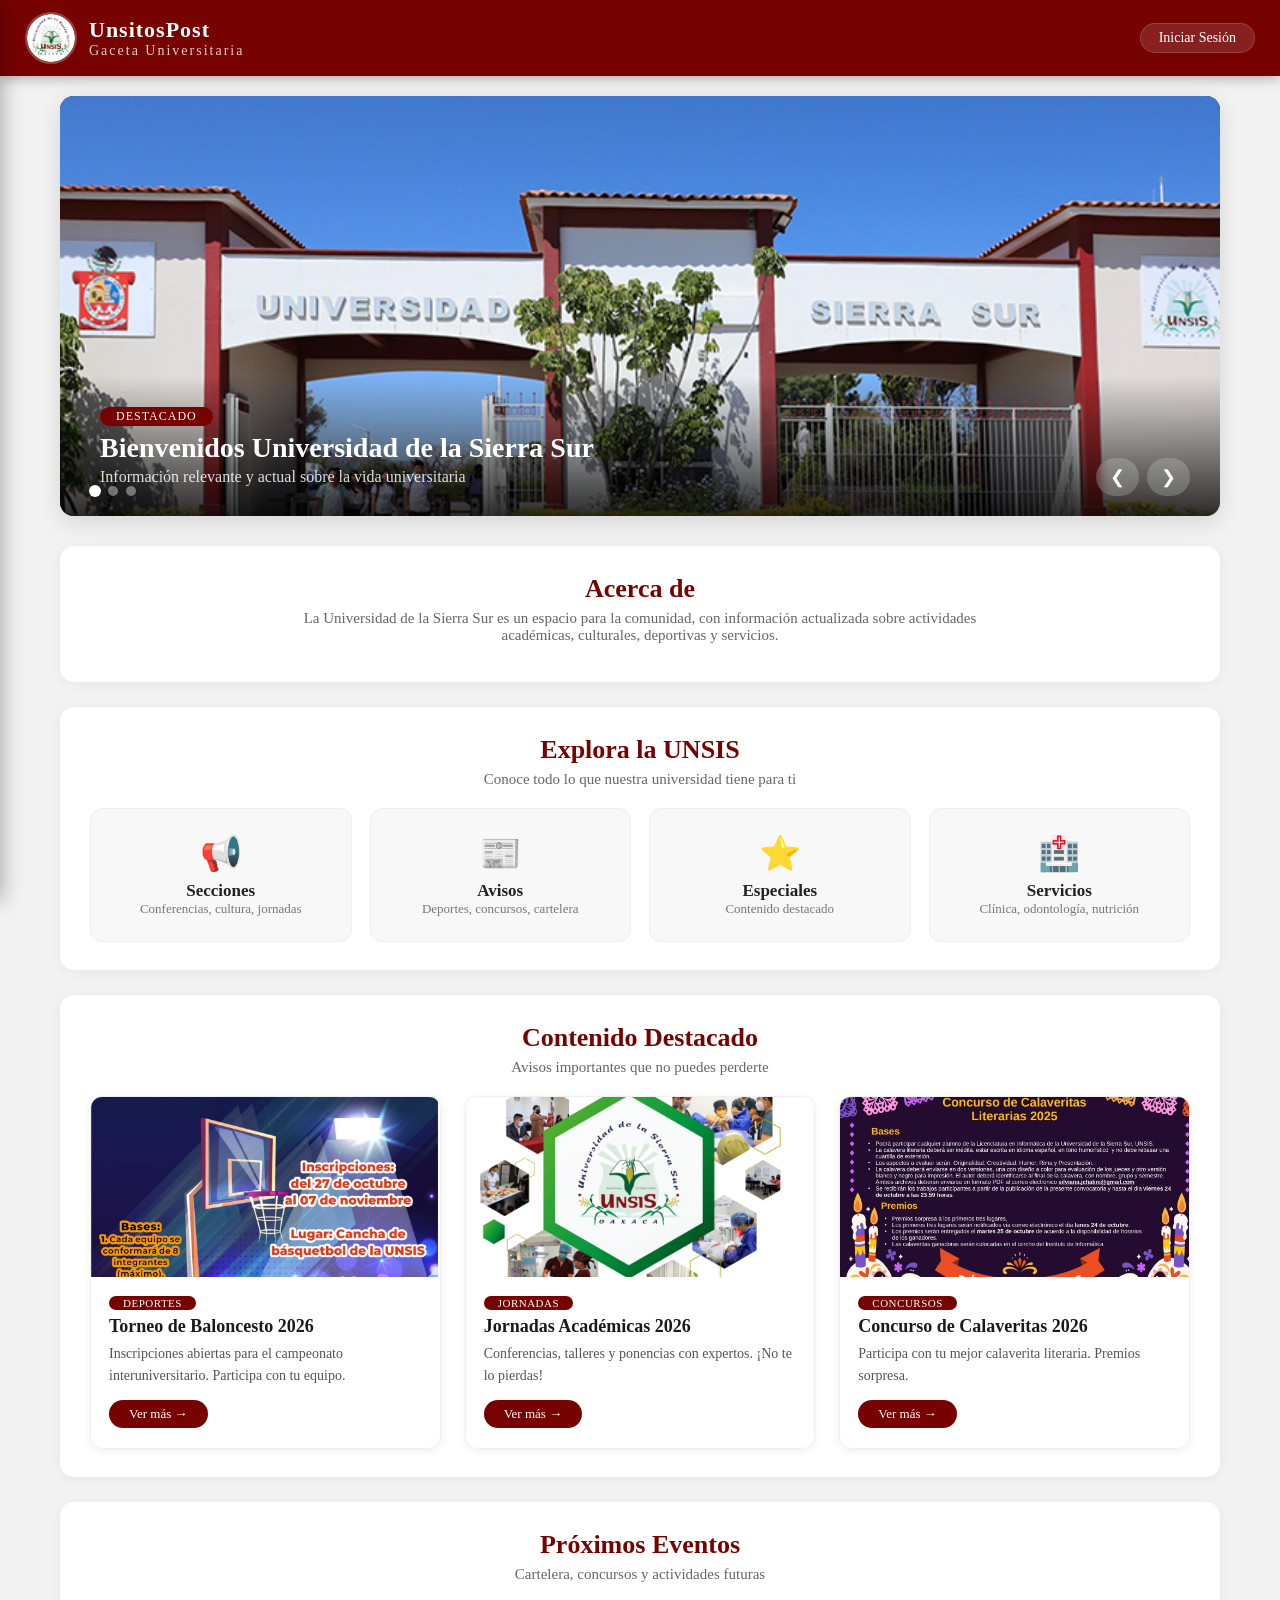
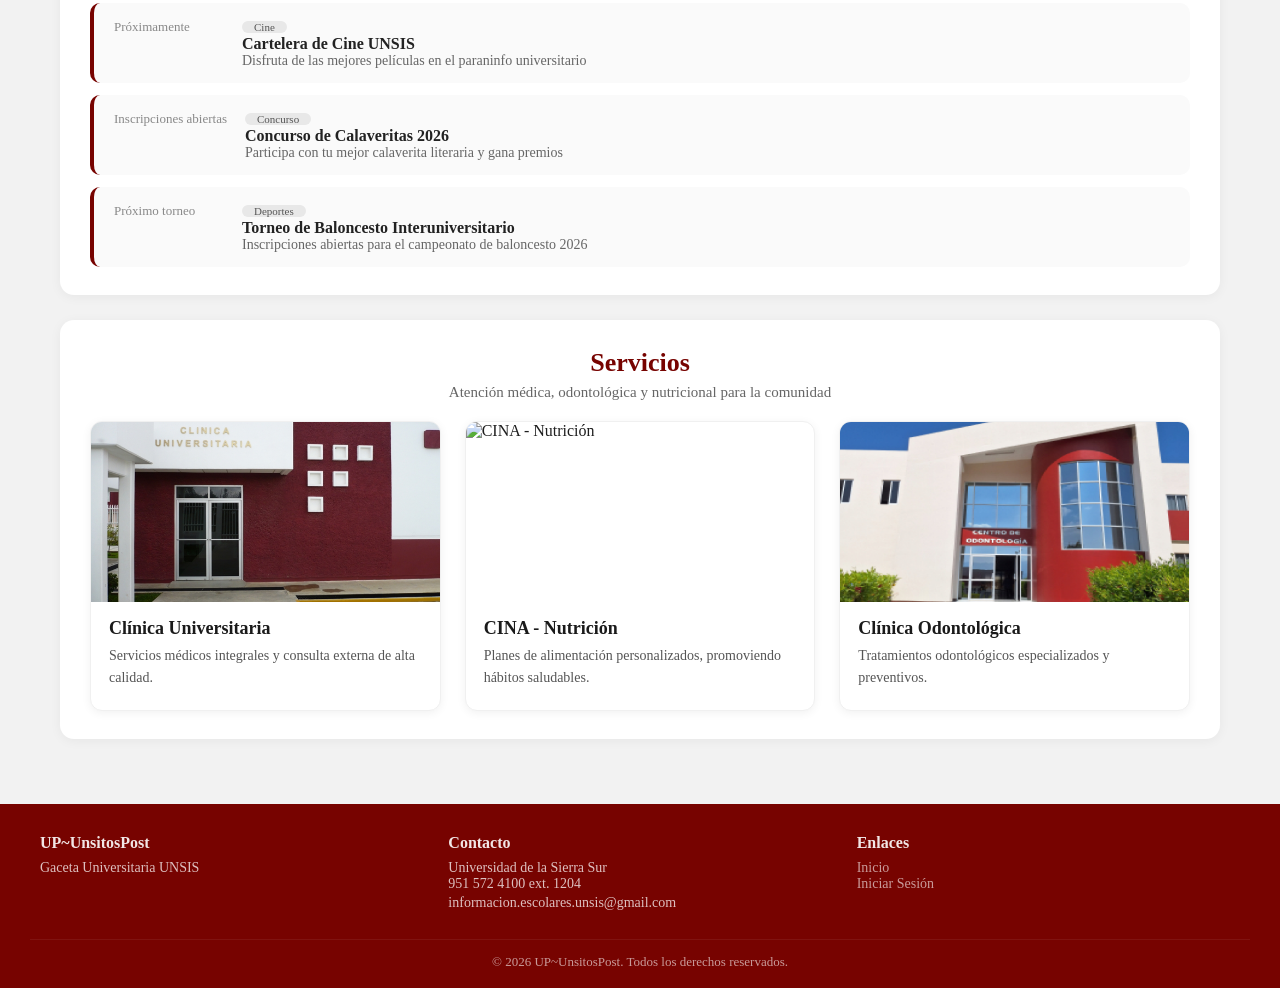
==== index.html @ c8974772 "Primer commit" ====
<!DOCTYPE html>
<html lang="es">
<head>
    <meta charset="UTF-8" />
    <meta name="viewport" content="width=device-width, initial-scale=1.0"/>
    <title>UP - UnsitosPost | Gaceta Universitaria</title>
    <link rel="stylesheet" href="styles.css">
</head>
<body>

<!-- ===== HEADER ===== -->
<header class="header">
    <div style="display:flex; align-items:center; gap:12px;">
        <button class="menu-hamburguesa" id="abrirMenu" aria-label="Menú">☰</button>
        <a href="index.html" class="logo">
            <img src="imagenes/logoUNSIS.png" alt="UP">
            <div>UnsitosPost <span>Gaceta Universitaria</span></div>
        </a>
    </div>
    <div class="header-actions">
        <a href="#" class="boton-login" id="loginBtn">Iniciar Sesión</a>
        <span id="userBadge" style="color:#fff;display:none;"></span>
        <button id="logoutBtn" class="boton-login" style="display:none;background:#5a0200;">Cerrar</button>
    </div>
</header>

<!-- ===== MENÚ LATERAL ===== -->
<div class="overlay" id="overlayMenu"></div>
<nav class="menu-lateral" id="menuLateral">
    <button class="cerrar-menu" id="cerrarMenu">✕</button>
    <a href="index.html">Inicio</a>
    <a href="#secciones">Secciones</a>
    <a href="#noticias">Noticias</a>
    <a href="#eventos">Eventos</a>
    <a href="#servicios">Servicios</a>
    <a href="secciones/jornadas.html">Jornadas</a>
    <a href="secciones/concursos.html">Concursos</a>
    <a href="secciones/previaDeportes.html">Deportes</a>
    <a href="#" id="adminLink" style="display:none;">Panel Admin</a>
</nav>

<!-- ===== CONTENIDO PRINCIPAL ===== -->
<div class="main-container">

    <!-- ===== (CARRUSEL) ===== -->
    <section class="hero">
        <div class="hero-slides" id="heroSlides">
            <!-- Slide 1 -->
            <div class="hero-slide">
                <img src="imagenes/portico.png" alt="Bienvenidos">
                <div class="hero-overlay">
                    <span class="tag">Destacado</span>
                    <h2>Bienvenidos Universidad de la Sierra Sur</h2>
                    <p>Información relevante y actual sobre la vida universitaria</p>
                </div>
            </div>
            <!-- Slide 2 -->
            <div class="hero-slide">
                <img src="imagenes/basquet.png" alt="Torneo de Baloncesto">
                <div class="hero-overlay">
                    <span class="tag">Deportes</span>
                    <h2>Torneo de Baloncesto 2026</h2>
                    <p>Inscripciones abiertas para el campeonato interuniversitario</p>
                </div>
            </div>
            <!-- Slide 3 -->
            <div class="hero-slide">
                <img src="imagenes/conferencias.png" alt="Ciclo de Conferencias">
                <div class="hero-overlay">
                    <span class="tag">Académico</span>
                    <h2>Ciclo de Conferencias 2026</h2>
                    <p>Ponencias de expertos en diversas áreas del conocimiento</p>
                </div>
            </div>
        </div>
        <div class="hero-dots" id="heroDots">
            <span class="hero-dot activo" data-index="0"></span>
            <span class="hero-dot" data-index="1"></span>
            <span class="hero-dot" data-index="2"></span>
        </div>
        <div class="hero-controles">
            <button id="heroPrev">❮</button>
            <button id="heroNext">❯</button>
        </div>
    </section>

    <!-- ===== ACERCA ===== -->
    <section class="seccion">
        <h2 class="seccion-titulo">Acerca de</h2>
        <p class="seccion-subtitulo" style="max-width:700px;margin:0 auto 10px;">
            La Universidad  de la Sierra Sur es un espacio para la comunidad, con información actualizada sobre actividades académicas, culturales, deportivas y servicios.
        </p>
    </section>

    <!-- ===== SECCIONES ===== -->
    <section class="seccion" id="secciones">
        <h2 class="seccion-titulo">Explora la UNSIS</h2>
        <p class="seccion-subtitulo">Conoce todo lo que nuestra universidad tiene para ti</p>
        <div class="grid-categorias">
            <div class="categoria-card">
                <div class="icono">📢</div>
                <h3>Secciones</h3>
                <p>Conferencias, cultura, jornadas</p>
            </div>
            <div class="categoria-card">
                <div class="icono">📰</div>
                <h3>Avisos</h3>
                <p>Deportes, concursos, cartelera</p>
            </div>
            <div class="categoria-card">
                <div class="icono">⭐</div>
                <h3>Especiales</h3>
                <p>Contenido destacado</p>
            </div>
            <div class="categoria-card">
                <div class="icono">🏥</div>
                <h3>Servicios</h3>
                <p>Clínica, odontología, nutrición</p>
            </div>
        </div>
    </section>

    <!-- ===== NOTICIAS DESTACADAS ===== -->
    <section class="seccion" id="noticias">
        <h2 class="seccion-titulo">Contenido Destacado</h2>
        <p class="seccion-subtitulo">Avisos importantes que no puedes perderte</p>
        <div class="grid-noticias">
            <!-- Noticia 1 -->
            <div class="noticia-card">
                <img src="imagenes/basquet.jpg" alt="Torneo de Baloncesto">
                <div class="cuerpo">
                    <span class="etiqueta">Deportes</span>
                    <h3>Torneo de Baloncesto 2026</h3>
                    <p>Inscripciones abiertas para el campeonato interuniversitario. Participa con tu equipo.</p>
                    <a href="secciones/previaDeportes.html" class="boton-leer">Ver más →</a>
                </div>
            </div>
            <!-- Noticia 2 -->
            <div class="noticia-card">
                <img src="imagenes/Jornadas.png" alt="Jornadas Académicas">
                <div class="cuerpo">
                    <span class="etiqueta">Jornadas</span>
                    <h3>Jornadas Académicas 2026</h3>
                    <p>Conferencias, talleres y ponencias con expertos. ¡No te lo pierdas!</p>
                    <a href="secciones/jornadas.html" class="boton-leer">Ver más →</a>
                </div>
            </div>
            <!-- Noticia 3 -->
            <div class="noticia-card">
                <img src="imagenes/calaveritas.jpg" alt="Concurso de Calaveritas">
                <div class="cuerpo">
                    <span class="etiqueta">Concursos</span>
                    <h3>Concurso de Calaveritas 2026</h3>
                    <p>Participa con tu mejor calaverita literaria. Premios sorpresa.</p>
                    <a href="secciones/concursos.html" class="boton-leer">Ver más →</a>
                </div>
            </div>
        </div>
    </section>

    <!-- ===== EVENTOS ===== -->
    <section class="seccion" id="eventos">
        <h2 class="seccion-titulo">Próximos Eventos</h2>
        <p class="seccion-subtitulo">Cartelera, concursos y actividades futuras</p>
        <div class="timeline">
            <div class="timeline-item">
                <div class="fecha">Próximamente</div>
                <div class="contenido">
                    <span class="badge">Cine</span>
                    <h4>Cartelera de Cine UNSIS</h4>
                    <p>Disfruta de las mejores películas en el paraninfo universitario</p>
                </div>
            </div>
            <div class="timeline-item">
                <div class="fecha">Inscripciones abiertas</div>
                <div class="contenido">
                    <span class="badge">Concurso</span>
                    <h4>Concurso de Calaveritas 2026</h4>
                    <p>Participa con tu mejor calaverita literaria y gana premios</p>
                </div>
            </div>
            <div class="timeline-item">
                <div class="fecha">Próximo torneo</div>
                <div class="contenido">
                    <span class="badge">Deportes</span>
                    <h4>Torneo de Baloncesto Interuniversitario</h4>
                    <p>Inscripciones abiertas para el campeonato de baloncesto 2026</p>
                </div>
            </div>
        </div>
    </section>

    <!-- ===== SERVICIOS ===== -->
    <section class="seccion" id="servicios">
        <h2 class="seccion-titulo">Servicios</h2>
        <p class="seccion-subtitulo">Atención médica, odontológica y nutricional para la comunidad</p>
        <div class="grid-noticias">
            <div class="noticia-card">
                <img src="imagenes/ClinicaUniversitaria.jpg" alt="Clínica Universitaria">
                <div class="cuerpo">
                    <h3>Clínica Universitaria</h3>
                    <p>Servicios médicos integrales y consulta externa de alta calidad.</p>
                </div>
            </div>
            <div class="noticia-card">
                <img src="imagenes/cina.jpg" alt="CINA - Nutrición">
                <div class="cuerpo">
                    <h3>CINA - Nutrición</h3>
                    <p>Planes de alimentación personalizados, promoviendo hábitos saludables.</p>
                </div>
            </div>
            <div class="noticia-card">
                <img src="imagenes/ClinicaOdontologica.png" alt="Clínica Odontológica">
                <div class="cuerpo">
                    <h3>Clínica Odontológica</h3>
                    <p>Tratamientos odontológicos especializados y preventivos.</p>
                </div>
            </div>
        </div>
    </section>

    <!-- ===== PANEL DE ADMIN (oculto por defecto) ===== -->
    <section class="admin-panel oculto" id="adminPanel">
        <h2> Panel de Administración</h2>
        <p>Aquí puedes editar el contenido. Los cambios se guardan en el navegador.</p>
        <div id="adminMensaje"></div>

        <label>Módulo a editar</label>
        <select id="moduloSelect">
            <option value="hero">Hero (Carrusel)</option>
            <option value="noticias">Noticias</option>
            <option value="eventos">Eventos</option>
            <option value="servicios">Servicios</option>
        </select>
        <div id="formAdmin"></div>
    </section>
</div>

<!-- ===== FOOTER ===== -->
<footer class="footer">
    <div class="footer-inner">
        <div>
            <h4>UP~UnsitosPost</h4>
            <p>Gaceta Universitaria UNSIS</p>
        </div>
        <div>
            <h4>Contacto</h4>
            <p>Universidad de la Sierra Sur</p>
            <ul>
                <li>951 572 4100 ext. 1204</li>
                <li>informacion.escolares.unsis@gmail.com</li>
            </ul>
        </div>
        <div>
            <h4>Enlaces</h4>
            <p><a href="index.html" style="opacity:0.8;">Inicio</a></p>
            <p><a href="#" id="loginFooter" style="opacity:0.8;">Iniciar Sesión</a></p>
        </div>
    </div>
    <div class="footer-bottom">© 2026 UP~UnsitosPost. Todos los derechos reservados.</div>
</footer>

<script src="script.js"></script>

</body>
</html>
---- styles.css ----
/* ===== RESET Y BASE ===== */
        * {
            margin: 0;
            padding: 0;
            box-sizing: border-box;
        }
        body {
            font-family: 'Georgia', 'Times New Roman', serif;
            background: #f2f2f2;
            color: #1e1e1e;
            display: flex;
            flex-direction: column;
            min-height: 100vh;
        }
        a {
            text-decoration: none;
            color: inherit;
        }
        img {
            max-width: 100%;
            display: block;
        }

        /* ===== HEADER ===== */
        .header {
            background: #770300;
            padding: 12px 25px;
            display: flex;
            align-items: center;
            justify-content: space-between;
            position: sticky;
            top: 0;
            z-index: 1000;
            box-shadow: 0 2px 12px rgba(0,0,0,0.3);
            flex-wrap: wrap;
            gap: 10px;
        }
        .logo {
            display: flex;
            align-items: center;
            gap: 12px;
            color: #fff;
            font-weight: bold;
            font-size: 22px;
            letter-spacing: 1px;
        }
        .logo img {
            height: 52px;
            width: 52px;
            border-radius: 50%;
            border: 2px solid rgba(255,255,255,0.25);
        }
        .logo span {
            font-size: 14px;
            font-weight: normal;
            opacity: 0.8;
            display: block;
            letter-spacing: 2px;
        }
        .header-actions {
            display: flex;
            align-items: center;
            gap: 12px;
        }
        .header-actions .boton-login {
            background: rgba(255,255,255,0.12);
            color: #fff;
            padding: 6px 18px;
            border-radius: 30px;
            font-size: 14px;
            border: 1px solid rgba(255,255,255,0.15);
            transition: 0.2s;
        }
        .header-actions .boton-login:hover {
            background: rgba(255,255,255,0.25);
        }
        .menu-hamburguesa {
            background: none;
            border: none;
            color: #fff;
            font-size: 28px;
            cursor: pointer;
            display: none;
        }

        /* ===== MENÚ LATERAL ===== */
        .menu-lateral {
            position: fixed;
            top: 0;
            left: 0;
            width: 240px;
            height: 100%;
            background: #770300;
            transform: translateX(-100%);
            transition: transform 0.3s ease;
            z-index: 2000;
            padding-top: 70px;
            box-shadow: 2px 0 20px rgba(0,0,0,0.3);
        }
        .menu-lateral.abierto {
            transform: translateX(0);
        }
        .menu-lateral a {
            display: block;
            color: #fff;
            padding: 14px 24px;
            border-bottom: 1px solid rgba(255,255,255,0.06);
            font-size: 16px;
            transition: 0.2s;
        }
        .menu-lateral a:hover {
            background: rgba(255,255,255,0.10);
            padding-left: 30px;
        }
        .menu-lateral .cerrar-menu {
            position: absolute;
            top: 12px;
            right: 18px;
            color: #fff;
            font-size: 28px;
            cursor: pointer;
            background: none;
            border: none;
        }
        .overlay {
            position: fixed;
            top: 0;
            left: 0;
            width: 100%;
            height: 100%;
            background: rgba(0,0,0,0.5);
            z-index: 1500;
            display: none;
        }
        .overlay.activo {
            display: block;
        }

        /* ===== CONTENEDOR PRINCIPAL ===== */
        .main-container {
            max-width: 1200px;
            width: 100%;
            margin: 20px auto;
            padding: 0 20px;
            flex: 1;
        }

        /* ===== HERO ===== */
        .hero {
            position: relative;
            border-radius: 14px;
            overflow: hidden;
            margin-bottom: 30px;
            background: #1a1a1a;
            box-shadow: 0 6px 24px rgba(0,0,0,0.12);
        }
        .hero-slides {
            display: flex;
            transition: transform 0.6s ease;
        }
        .hero-slide {
            min-width: 100%;
            position: relative;
            height: 420px;
        }
        .hero-slide img {
            width: 100%;
            height: 100%;
            object-fit: cover;
        }
        .hero-overlay {
            position: absolute;
            bottom: 0;
            left: 0;
            right: 0;
            padding: 30px 40px;
            background: linear-gradient(transparent, rgba(0,0,0,0.8));
            color: #fff;
        }
        .hero-overlay .tag {
            display: inline-block;
            background: #770300;
            padding: 2px 16px;
            border-radius: 30px;
            font-size: 12px;
            letter-spacing: 1px;
            text-transform: uppercase;
            margin-bottom: 6px;
        }
        .hero-overlay h2 {
            font-size: 28px;
            font-weight: 700;
            margin-bottom: 4px;
        }
        .hero-overlay p {
            opacity: 0.85;
            font-size: 16px;
        }
        .hero-controles {
            position: absolute;
            bottom: 20px;
            right: 30px;
            display: flex;
            gap: 8px;
            z-index: 10;
        }
        .hero-controles button {
            background: rgba(255,255,255,0.2);
            border: none;
            color: #fff;
            padding: 8px 14px;
            border-radius: 30px;
            font-size: 18px;
            cursor: pointer;
            backdrop-filter: blur(4px);
            transition: 0.2s;
        }
        .hero-controles button:hover {
            background: rgba(255,255,255,0.35);
        }
        .hero-dots {
            position: absolute;
            bottom: 20px;
            left: 30px;
            display: flex;
            gap: 8px;
            z-index: 10;
        }
        .hero-dot {
            width: 10px;
            height: 10px;
            border-radius: 50%;
            background: rgba(255,255,255,0.4);
            cursor: pointer;
            transition: 0.2s;
        }
        .hero-dot.activo {
            background: #fff;
            transform: scale(1.2);
        }


        
        /* ===== SECCIÓN ===== */
        .seccion {
            background: #fff;
            border-radius: 14px;
            padding: 28px 30px;
            margin-bottom: 25px;
            box-shadow: 0 2px 12px rgba(0,0,0,0.05);
        }
        .seccion-titulo {
            color: #770300;
            font-size: 26px;
            text-align: center;
            margin-bottom: 6px;
        }
        .seccion-subtitulo {
            text-align: center;
            color: #666;
            margin-bottom: 20px;
            font-size: 15px;
        }

        /* ===== GRID CATEGORÍAS ===== */
        .grid-categorias {
            display: grid;
            grid-template-columns: repeat(auto-fit, minmax(180px, 1fr));
            gap: 18px;
            margin-top: 10px;
        }
        .categoria-card {
            background: #f8f8f8;
            padding: 24px 14px;
            border-radius: 12px;
            text-align: center;
            cursor: pointer;
            transition: 0.25s;
            border: 1px solid #eee;
        }
        .categoria-card:hover {
            transform: translateY(-4px);
            box-shadow: 0 8px 24px rgba(119,3,0,0.10);
            border-color: #770300;
        }
        .categoria-card .icono {
            font-size: 34px;
            margin-bottom: 8px;
        }
        .categoria-card h3 {
            font-size: 17px;
            color: #222;
        }
        .categoria-card p {
            color: #777;
            font-size: 13px;
        }

        /* ===== TARJETAS DE NOTICIAS ===== */
        .grid-noticias {
            display: grid;
            grid-template-columns: repeat(auto-fill, minmax(280px, 1fr));
            gap: 24px;
        }
        .noticia-card {
            background: #fff;
            border-radius: 12px;
            overflow: hidden;
            box-shadow: 0 2px 10px rgba(0,0,0,0.06);
            border: 1px solid #f0f0f0;
            transition: 0.25s;
        }
        .noticia-card:hover {
            transform: translateY(-5px);
            box-shadow: 0 10px 30px rgba(0,0,0,0.10);
            border-color: #770300;
        }
        .noticia-card img {
            width: 100%;
            height: 180px;
            object-fit: cover;
        }
        .noticia-card .cuerpo {
            padding: 16px 18px 20px;
        }
        .noticia-card .etiqueta {
            display: inline-block;
            background: #770300;
            color: #fff;
            padding: 1px 14px;
            border-radius: 30px;
            font-size: 11px;
            letter-spacing: 0.5px;
            text-transform: uppercase;
            margin-bottom: 6px;
        }
        .noticia-card h3 {
            font-size: 18px;
            margin-bottom: 6px;
            color: #1a1a1a;
        }
        .noticia-card p {
            color: #555;
            font-size: 14px;
            line-height: 1.6;
        }
        .noticia-card .boton-leer {
            display: inline-block;
            margin-top: 12px;
            background: #770300;
            color: #fff;
            padding: 6px 20px;
            border-radius: 30px;
            font-size: 13px;
            transition: 0.2s;
        }
        .noticia-card .boton-leer:hover {
            background: #5a0200;
        }

        /* ===== TIMELINE (eventos) ===== */
        .timeline {
            display: flex;
            flex-direction: column;
            gap: 12px;
        }
        .timeline-item {
            display: flex;
            gap: 18px;
            padding: 14px 20px;
            background: #fafafa;
            border-radius: 10px;
            border-left: 4px solid #770300;
            transition: 0.2s;
        }
        .timeline-item:hover {
            background: #f2f2f2;
        }
        .timeline-item .fecha {
            font-size: 13px;
            color: #888;
            min-width: 110px;
            padding-top: 2px;
        }
        .timeline-item .contenido h4 {
            font-size: 16px;
            color: #222;
        }
        .timeline-item .contenido p {
            color: #666;
            font-size: 14px;
        }
        .timeline-item .badge {
            display: inline-block;
            background: #e8e8e8;
            padding: 0 12px;
            border-radius: 30px;
            font-size: 11px;
            color: #555;
        }

        /* ===== BOTÓN ===== */
        .boton {
            display: inline-block;
            background: #770300;
            color: #fff;
            padding: 8px 22px;
            border-radius: 30px;
            border: none;
            font-size: 14px;
            cursor: pointer;
            transition: 0.2s;
            font-family: inherit;
        }
        .boton:hover {
            background: #5a0200;
            transform: translateY(-2px);
        }

        /* ===== FOOTER ===== */
        .footer {
            background: #770300;
            color: #fff;
            padding: 30px 30px 18px;
            margin-top: 20px;
        }
        .footer-inner {
            max-width: 1200px;
            margin: 0 auto;
            display: grid;
            grid-template-columns: repeat(auto-fit, minmax(180px,1fr));
            gap: 25px;
        }
        .footer-inner h4 {
            font-size: 16px;
            margin-bottom: 8px;
            opacity: 0.9;
        }
        .footer-inner p, .footer-inner li {
            font-size: 14px;
            opacity: 0.75;
            list-style: none;
        }
        .footer-inner li {
            margin-bottom: 3px;
        }
        .footer-bottom {
            text-align: center;
            margin-top: 25px;
            padding-top: 14px;
            border-top: 1px solid rgba(255,255,255,0.10);
            font-size: 13px;
            opacity: 0.6;
        }

        /* ===== RESPONSIVE ===== */
        @media (max-width: 768px) {
            .menu-hamburguesa {
                display: block;
            }
            .header-actions .boton-login {
                display: none;
            }
            .hero-slide {
                height: 260px;
            }
            .hero-overlay {
                padding: 18px 20px;
            }
            .hero-overlay h2 {
                font-size: 20px;
            }
            .hero-overlay p {
                font-size: 14px;
            }
            .seccion {
                padding: 18px 16px;
            }
            .grid-categorias {
                grid-template-columns: repeat(2, 1fr);
            }
            .timeline-item {
                flex-direction: column;
                gap: 4px;
            }
            .timeline-item .fecha {
                min-width: auto;
            }
            .footer-inner {
                text-align: center;
            }
        }
        @media (max-width: 480px) {
            .hero-slide {
                height: 200px;
            }
            .hero-overlay h2 {
                font-size: 16px;
            }
            .grid-categorias {
                grid-template-columns: 1fr 1fr;
            }
            .grid-noticias {
                grid-template-columns: 1fr;
            }
        }

        /* ===== ADMIN ===== */
        .admin-panel {
            background: #fff;
            border-radius: 14px;
            padding: 24px 28px;
            margin-top: 20px;
            box-shadow: 0 2px 12px rgba(0,0,0,0.05);
        }
        .admin-panel h2 {
            color: #770300;
            margin-bottom: 12px;
        }
        .admin-panel label {
            font-weight: 600;
            display: block;
            margin: 12px 0 4px;
        }
        .admin-panel input, .admin-panel textarea, .admin-panel select {
            width: 100%;
            padding: 10px 14px;
            border: 1px solid #ddd;
            border-radius: 8px;
            font-family: inherit;
            font-size: 14px;
            margin-bottom: 6px;
        }
        .admin-panel textarea {
            min-height: 80px;
            resize: vertical;
        }
        .admin-panel .boton {
            margin-top: 10px;
        }
        .admin-panel .preview-img {
            width: 80px;
            height: 80px;
            object-fit: cover;
            border-radius: 8px;
            border: 1px solid #eee;
            margin: 6px 0;
        }
        .admin-panel .grupo-imagenes {
            display: flex;
            gap: 10px;
            flex-wrap: wrap;
        }
        .admin-panel .grupo-imagenes input {
            width: auto;
            flex: 1;
            min-width: 120px;
        }
        .admin-panel .item-lista {
            background: #f8f8f8;
            padding: 12px 16px;
            border-radius: 8px;
            margin-bottom: 8px;
            display: flex;
            justify-content: space-between;
            align-items: center;
        }
        .admin-panel .item-lista .acciones button {
            background: none;
            border: none;
            color: #770300;
            cursor: pointer;
            font-size: 16px;
            margin-left: 8px;
        }
        .admin-panel .item-lista .acciones button:hover {
            color: #5a0200;
        }
        .oculto {
            display: none !important;
        }
        .mensaje-exito {
            background: #d4edda;
            color: #155724;
            padding: 10px 16px;
            border-radius: 8px;
            margin: 8px 0;
        }
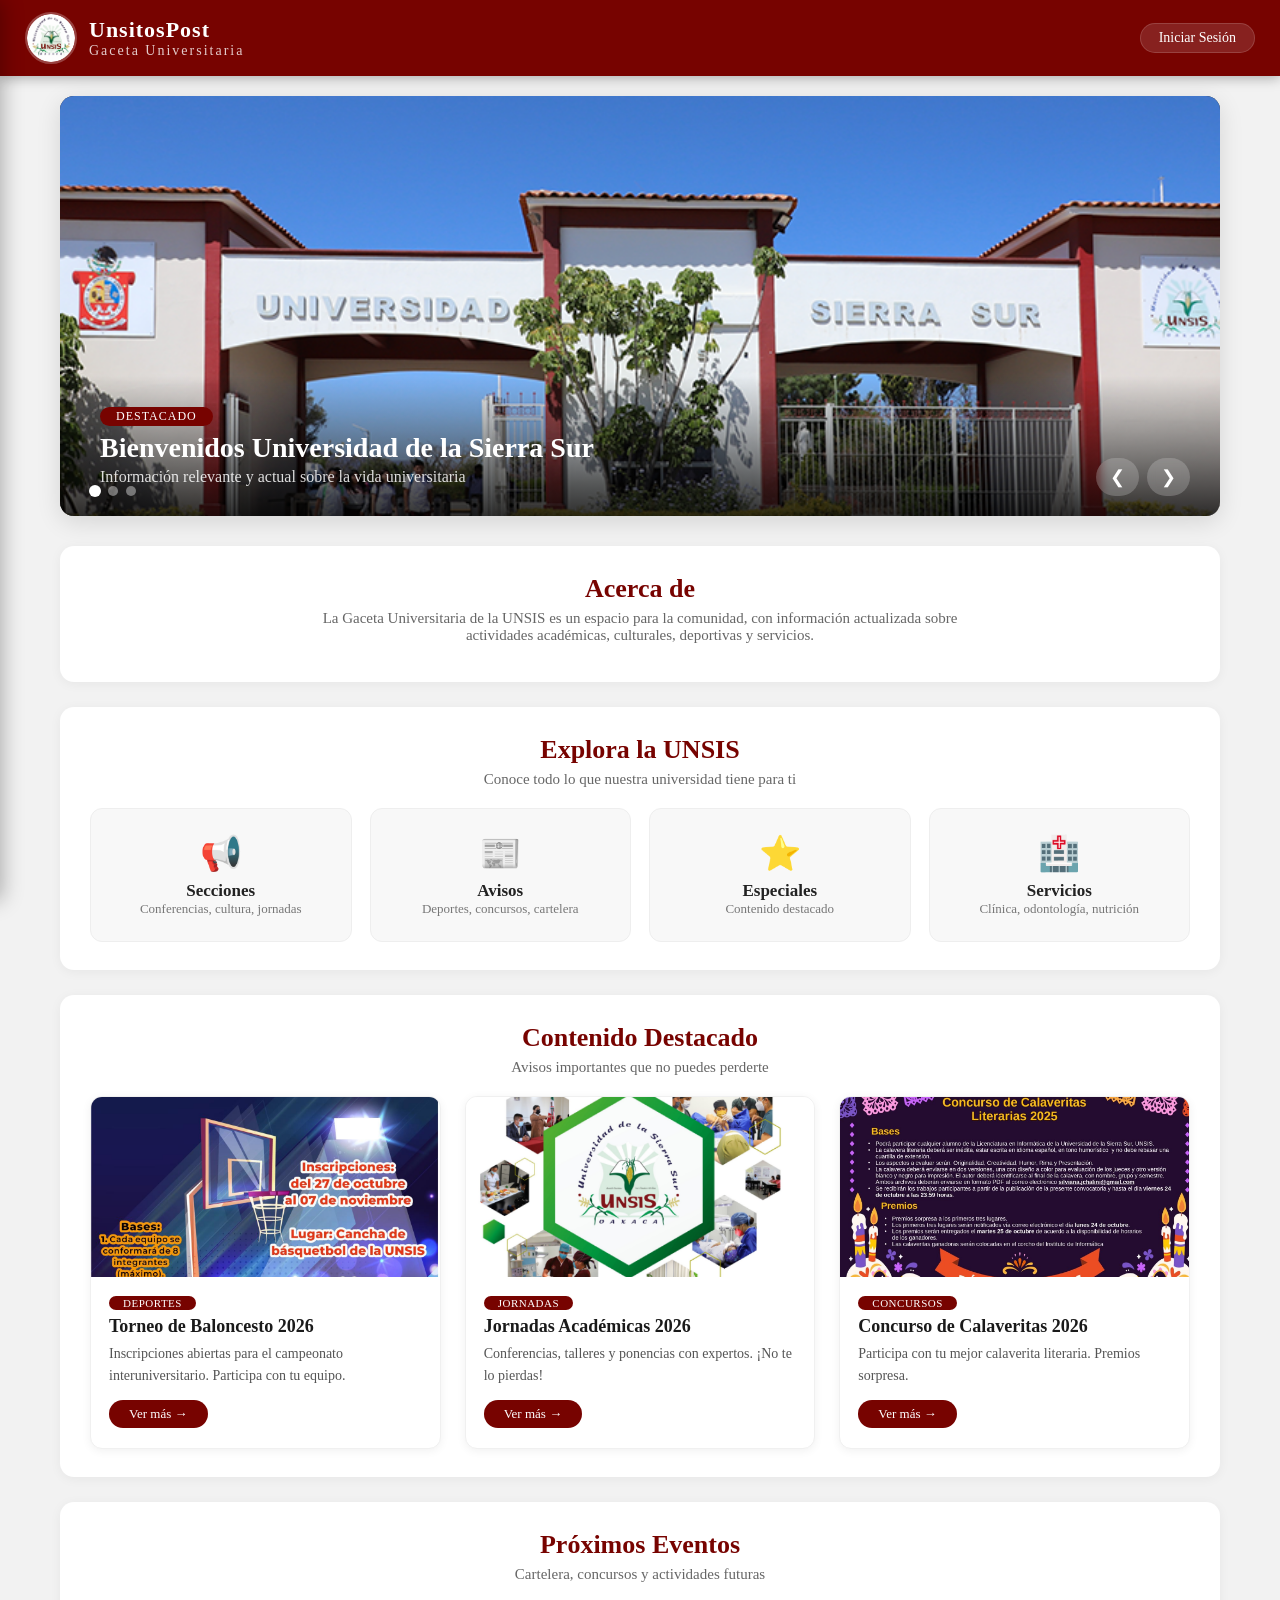
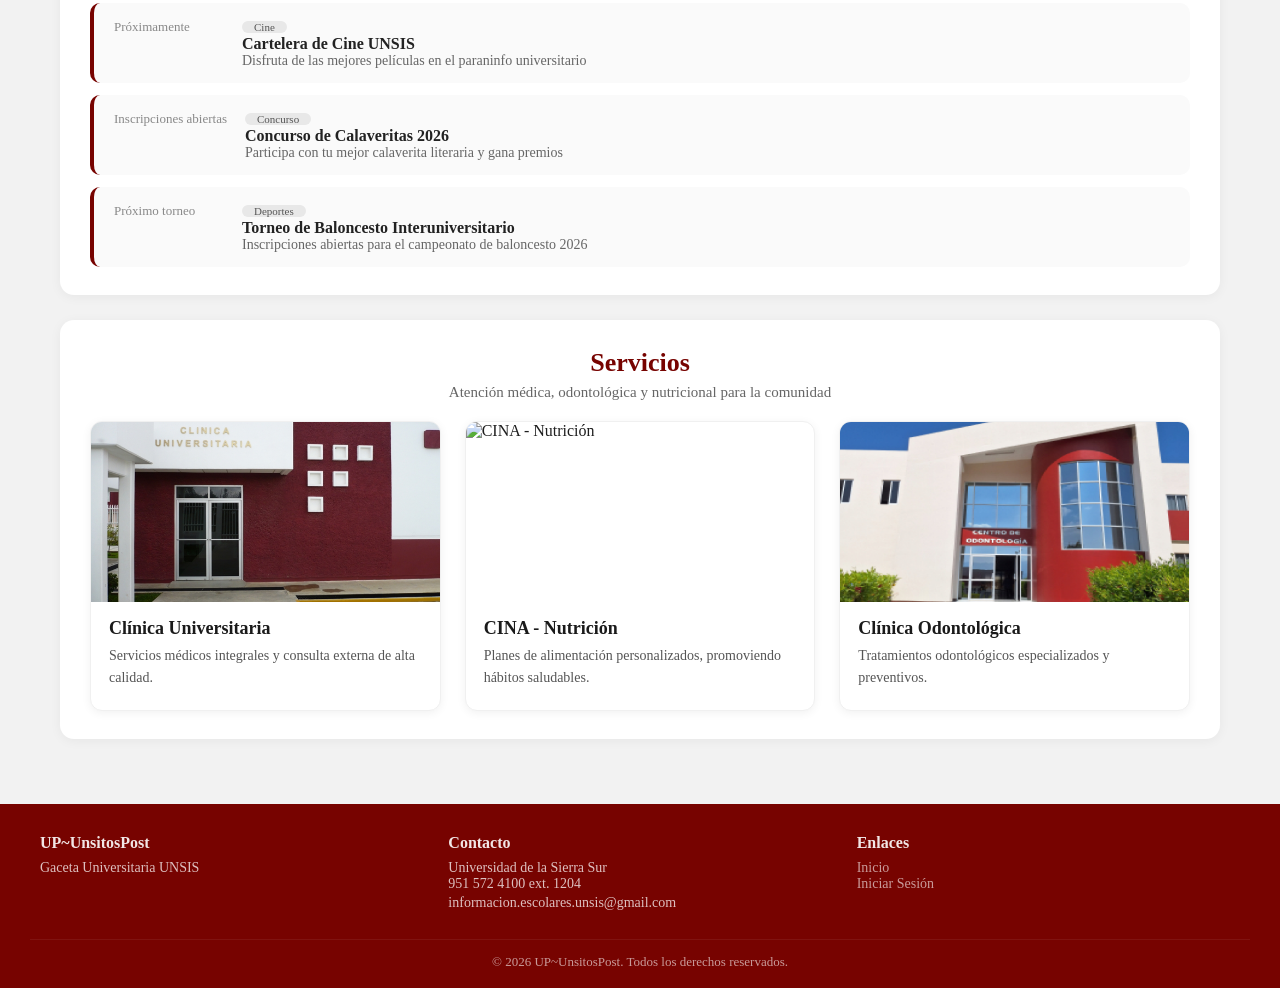
==== commit 90f35adc: "modificar index.html y styles.css" ====
--- a/index.html
+++ b/index.html
@@ -10,7 +10,7 @@
 
 <!-- ===== HEADER ===== -->
 <header class="header">
-    <div style="display:flex; align-items:center; gap:12px;">
+    <div class="header-left">
         <button class="menu-hamburguesa" id="abrirMenu" aria-label="Menú">☰</button>
         <a href="index.html" class="logo">
             <img src="imagenes/logoUNSIS.png" alt="UP">
@@ -19,8 +19,8 @@
     </div>
     <div class="header-actions">
         <a href="#" class="boton-login" id="loginBtn">Iniciar Sesión</a>
-        <span id="userBadge" style="color:#fff;display:none;"></span>
-        <button id="logoutBtn" class="boton-login" style="display:none;background:#5a0200;">Cerrar</button>
+        <span class="user-badge" id="userBadge">👤 Admin</span>
+        <button id="logoutBtn" class="boton-login cerrar" style="display:none;">Cerrar</button>
     </div>
 </header>
 
@@ -42,7 +42,7 @@
 <!-- ===== CONTENIDO PRINCIPAL ===== -->
 <div class="main-container">
 
-    <!-- ===== (CARRUSEL) ===== -->
+    <!-- ===== HERO ===== -->
     <section class="hero">
         <div class="hero-slides" id="heroSlides">
             <!-- Slide 1 -->
@@ -87,8 +87,8 @@
     <!-- ===== ACERCA ===== -->
     <section class="seccion">
         <h2 class="seccion-titulo">Acerca de</h2>
-        <p class="seccion-subtitulo" style="max-width:700px;margin:0 auto 10px;">
-            La Universidad  de la Sierra Sur es un espacio para la comunidad, con información actualizada sobre actividades académicas, culturales, deportivas y servicios.
+        <p class="seccion-subtitulo centrado">
+            La Gaceta Universitaria de la UNSIS es un espacio para la comunidad, con información actualizada sobre actividades académicas, culturales, deportivas y servicios.
         </p>
     </section>
 
@@ -124,7 +124,7 @@
     <section class="seccion" id="noticias">
         <h2 class="seccion-titulo">Contenido Destacado</h2>
         <p class="seccion-subtitulo">Avisos importantes que no puedes perderte</p>
-        <div class="grid-noticias">
+        <div class="grid-noticias" id="gridNoticias">
             <!-- Noticia 1 -->
             <div class="noticia-card">
                 <img src="imagenes/basquet.jpg" alt="Torneo de Baloncesto">
@@ -162,7 +162,7 @@
     <section class="seccion" id="eventos">
         <h2 class="seccion-titulo">Próximos Eventos</h2>
         <p class="seccion-subtitulo">Cartelera, concursos y actividades futuras</p>
-        <div class="timeline">
+        <div class="timeline" id="timelineEventos">
             <div class="timeline-item">
                 <div class="fecha">Próximamente</div>
                 <div class="contenido">
@@ -194,7 +194,7 @@
     <section class="seccion" id="servicios">
         <h2 class="seccion-titulo">Servicios</h2>
         <p class="seccion-subtitulo">Atención médica, odontológica y nutricional para la comunidad</p>
-        <div class="grid-noticias">
+        <div class="grid-noticias" id="gridServicios">
             <div class="noticia-card">
                 <img src="imagenes/ClinicaUniversitaria.jpg" alt="Clínica Universitaria">
                 <div class="cuerpo">
@@ -219,9 +219,9 @@
         </div>
     </section>
 
-    <!-- ===== PANEL DE ADMIN (oculto por defecto) ===== -->
+    <!-- ===== PANEL DE ADMIN ===== -->
     <section class="admin-panel oculto" id="adminPanel">
-        <h2> Panel de Administración</h2>
+        <h2>Panel de Administración</h2>
         <p>Aquí puedes editar el contenido. Los cambios se guardan en el navegador.</p>
         <div id="adminMensaje"></div>
 
@@ -253,8 +253,8 @@
         </div>
         <div>
             <h4>Enlaces</h4>
-            <p><a href="index.html" style="opacity:0.8;">Inicio</a></p>
-            <p><a href="#" id="loginFooter" style="opacity:0.8;">Iniciar Sesión</a></p>
+            <p><a href="index.html">Inicio</a></p>
+            <p><a href="#" id="loginFooter">Iniciar Sesión</a></p>
         </div>
     </div>
     <div class="footer-bottom">© 2026 UP~UnsitosPost. Todos los derechos reservados.</div>
--- a/styles.css
+++ b/styles.css
@@ -1,588 +1,830 @@
- /* ===== RESET Y BASE ===== */
-        * {
-            margin: 0;
-            padding: 0;
-            box-sizing: border-box;
-        }
-        body {
-            font-family: 'Georgia', 'Times New Roman', serif;
-            background: #f2f2f2;
-            color: #1e1e1e;
-            display: flex;
-            flex-direction: column;
-            min-height: 100vh;
-        }
-        a {
-            text-decoration: none;
-            color: inherit;
-        }
-        img {
-            max-width: 100%;
-            display: block;
-        }
-
-        /* ===== HEADER ===== */
-        .header {
-            background: #770300;
-            padding: 12px 25px;
-            display: flex;
-            align-items: center;
-            justify-content: space-between;
-            position: sticky;
-            top: 0;
-            z-index: 1000;
-            box-shadow: 0 2px 12px rgba(0,0,0,0.3);
-            flex-wrap: wrap;
-            gap: 10px;
-        }
-        .logo {
-            display: flex;
-            align-items: center;
-            gap: 12px;
-            color: #fff;
-            font-weight: bold;
-            font-size: 22px;
-            letter-spacing: 1px;
-        }
-        .logo img {
-            height: 52px;
-            width: 52px;
-            border-radius: 50%;
-            border: 2px solid rgba(255,255,255,0.25);
-        }
-        .logo span {
-            font-size: 14px;
-            font-weight: normal;
-            opacity: 0.8;
-            display: block;
-            letter-spacing: 2px;
-        }
-        .header-actions {
-            display: flex;
-            align-items: center;
-            gap: 12px;
-        }
-        .header-actions .boton-login {
-            background: rgba(255,255,255,0.12);
-            color: #fff;
-            padding: 6px 18px;
-            border-radius: 30px;
-            font-size: 14px;
-            border: 1px solid rgba(255,255,255,0.15);
-            transition: 0.2s;
-        }
-        .header-actions .boton-login:hover {
-            background: rgba(255,255,255,0.25);
-        }
-        .menu-hamburguesa {
-            background: none;
-            border: none;
-            color: #fff;
-            font-size: 28px;
-            cursor: pointer;
-            display: none;
-        }
-
-        /* ===== MENÚ LATERAL ===== */
-        .menu-lateral {
-            position: fixed;
-            top: 0;
-            left: 0;
-            width: 240px;
-            height: 100%;
-            background: #770300;
-            transform: translateX(-100%);
-            transition: transform 0.3s ease;
-            z-index: 2000;
-            padding-top: 70px;
-            box-shadow: 2px 0 20px rgba(0,0,0,0.3);
-        }
-        .menu-lateral.abierto {
-            transform: translateX(0);
-        }
-        .menu-lateral a {
-            display: block;
-            color: #fff;
-            padding: 14px 24px;
-            border-bottom: 1px solid rgba(255,255,255,0.06);
-            font-size: 16px;
-            transition: 0.2s;
-        }
-        .menu-lateral a:hover {
-            background: rgba(255,255,255,0.10);
-            padding-left: 30px;
-        }
-        .menu-lateral .cerrar-menu {
-            position: absolute;
-            top: 12px;
-            right: 18px;
-            color: #fff;
-            font-size: 28px;
-            cursor: pointer;
-            background: none;
-            border: none;
-        }
-        .overlay {
-            position: fixed;
-            top: 0;
-            left: 0;
-            width: 100%;
-            height: 100%;
-            background: rgba(0,0,0,0.5);
-            z-index: 1500;
-            display: none;
-        }
-        .overlay.activo {
-            display: block;
-        }
-
-        /* ===== CONTENEDOR PRINCIPAL ===== */
-        .main-container {
-            max-width: 1200px;
-            width: 100%;
-            margin: 20px auto;
-            padding: 0 20px;
-            flex: 1;
-        }
-
-        /* ===== HERO ===== */
-        .hero {
-            position: relative;
-            border-radius: 14px;
-            overflow: hidden;
-            margin-bottom: 30px;
-            background: #1a1a1a;
-            box-shadow: 0 6px 24px rgba(0,0,0,0.12);
-        }
-        .hero-slides {
-            display: flex;
-            transition: transform 0.6s ease;
-        }
-        .hero-slide {
-            min-width: 100%;
-            position: relative;
-            height: 420px;
-        }
-        .hero-slide img {
-            width: 100%;
-            height: 100%;
-            object-fit: cover;
-        }
-        .hero-overlay {
-            position: absolute;
-            bottom: 0;
-            left: 0;
-            right: 0;
-            padding: 30px 40px;
-            background: linear-gradient(transparent, rgba(0,0,0,0.8));
-            color: #fff;
-        }
-        .hero-overlay .tag {
-            display: inline-block;
-            background: #770300;
-            padding: 2px 16px;
-            border-radius: 30px;
-            font-size: 12px;
-            letter-spacing: 1px;
-            text-transform: uppercase;
-            margin-bottom: 6px;
-        }
-        .hero-overlay h2 {
-            font-size: 28px;
-            font-weight: 700;
-            margin-bottom: 4px;
-        }
-        .hero-overlay p {
-            opacity: 0.85;
-            font-size: 16px;
-        }
-        .hero-controles {
-            position: absolute;
-            bottom: 20px;
-            right: 30px;
-            display: flex;
-            gap: 8px;
-            z-index: 10;
-        }
-        .hero-controles button {
-            background: rgba(255,255,255,0.2);
-            border: none;
-            color: #fff;
-            padding: 8px 14px;
-            border-radius: 30px;
-            font-size: 18px;
-            cursor: pointer;
-            backdrop-filter: blur(4px);
-            transition: 0.2s;
-        }
-        .hero-controles button:hover {
-            background: rgba(255,255,255,0.35);
-        }
-        .hero-dots {
-            position: absolute;
-            bottom: 20px;
-            left: 30px;
-            display: flex;
-            gap: 8px;
-            z-index: 10;
-        }
-        .hero-dot {
-            width: 10px;
-            height: 10px;
-            border-radius: 50%;
-            background: rgba(255,255,255,0.4);
-            cursor: pointer;
-            transition: 0.2s;
-        }
-        .hero-dot.activo {
-            background: #fff;
-            transform: scale(1.2);
-        }
-
-
-        
-        /* ===== SECCIÓN ===== */
-        .seccion {
-            background: #fff;
-            border-radius: 14px;
-            padding: 28px 30px;
-            margin-bottom: 25px;
-            box-shadow: 0 2px 12px rgba(0,0,0,0.05);
-        }
-        .seccion-titulo {
-            color: #770300;
-            font-size: 26px;
-            text-align: center;
-            margin-bottom: 6px;
-        }
-        .seccion-subtitulo {
-            text-align: center;
-            color: #666;
-            margin-bottom: 20px;
-            font-size: 15px;
-        }
-
-        /* ===== GRID CATEGORÍAS ===== */
-        .grid-categorias {
-            display: grid;
-            grid-template-columns: repeat(auto-fit, minmax(180px, 1fr));
-            gap: 18px;
-            margin-top: 10px;
-        }
-        .categoria-card {
-            background: #f8f8f8;
-            padding: 24px 14px;
-            border-radius: 12px;
-            text-align: center;
-            cursor: pointer;
-            transition: 0.25s;
-            border: 1px solid #eee;
-        }
-        .categoria-card:hover {
-            transform: translateY(-4px);
-            box-shadow: 0 8px 24px rgba(119,3,0,0.10);
-            border-color: #770300;
-        }
-        .categoria-card .icono {
-            font-size: 34px;
-            margin-bottom: 8px;
-        }
-        .categoria-card h3 {
-            font-size: 17px;
-            color: #222;
-        }
-        .categoria-card p {
-            color: #777;
-            font-size: 13px;
-        }
-
-        /* ===== TARJETAS DE NOTICIAS ===== */
-        .grid-noticias {
-            display: grid;
-            grid-template-columns: repeat(auto-fill, minmax(280px, 1fr));
-            gap: 24px;
-        }
-        .noticia-card {
-            background: #fff;
-            border-radius: 12px;
-            overflow: hidden;
-            box-shadow: 0 2px 10px rgba(0,0,0,0.06);
-            border: 1px solid #f0f0f0;
-            transition: 0.25s;
-        }
-        .noticia-card:hover {
-            transform: translateY(-5px);
-            box-shadow: 0 10px 30px rgba(0,0,0,0.10);
-            border-color: #770300;
-        }
-        .noticia-card img {
-            width: 100%;
-            height: 180px;
-            object-fit: cover;
-        }
-        .noticia-card .cuerpo {
-            padding: 16px 18px 20px;
-        }
-        .noticia-card .etiqueta {
-            display: inline-block;
-            background: #770300;
-            color: #fff;
-            padding: 1px 14px;
-            border-radius: 30px;
-            font-size: 11px;
-            letter-spacing: 0.5px;
-            text-transform: uppercase;
-            margin-bottom: 6px;
-        }
-        .noticia-card h3 {
-            font-size: 18px;
-            margin-bottom: 6px;
-            color: #1a1a1a;
-        }
-        .noticia-card p {
-            color: #555;
-            font-size: 14px;
-            line-height: 1.6;
-        }
-        .noticia-card .boton-leer {
-            display: inline-block;
-            margin-top: 12px;
-            background: #770300;
-            color: #fff;
-            padding: 6px 20px;
-            border-radius: 30px;
-            font-size: 13px;
-            transition: 0.2s;
-        }
-        .noticia-card .boton-leer:hover {
-            background: #5a0200;
-        }
-
-        /* ===== TIMELINE (eventos) ===== */
-        .timeline {
-            display: flex;
-            flex-direction: column;
-            gap: 12px;
-        }
-        .timeline-item {
-            display: flex;
-            gap: 18px;
-            padding: 14px 20px;
-            background: #fafafa;
-            border-radius: 10px;
-            border-left: 4px solid #770300;
-            transition: 0.2s;
-        }
-        .timeline-item:hover {
-            background: #f2f2f2;
-        }
-        .timeline-item .fecha {
-            font-size: 13px;
-            color: #888;
-            min-width: 110px;
-            padding-top: 2px;
-        }
-        .timeline-item .contenido h4 {
-            font-size: 16px;
-            color: #222;
-        }
-        .timeline-item .contenido p {
-            color: #666;
-            font-size: 14px;
-        }
-        .timeline-item .badge {
-            display: inline-block;
-            background: #e8e8e8;
-            padding: 0 12px;
-            border-radius: 30px;
-            font-size: 11px;
-            color: #555;
-        }
-
-        /* ===== BOTÓN ===== */
-        .boton {
-            display: inline-block;
-            background: #770300;
-            color: #fff;
-            padding: 8px 22px;
-            border-radius: 30px;
-            border: none;
-            font-size: 14px;
-            cursor: pointer;
-            transition: 0.2s;
-            font-family: inherit;
-        }
-        .boton:hover {
-            background: #5a0200;
-            transform: translateY(-2px);
-        }
-
-        /* ===== FOOTER ===== */
-        .footer {
-            background: #770300;
-            color: #fff;
-            padding: 30px 30px 18px;
-            margin-top: 20px;
-        }
-        .footer-inner {
-            max-width: 1200px;
-            margin: 0 auto;
-            display: grid;
-            grid-template-columns: repeat(auto-fit, minmax(180px,1fr));
-            gap: 25px;
-        }
-        .footer-inner h4 {
-            font-size: 16px;
-            margin-bottom: 8px;
-            opacity: 0.9;
-        }
-        .footer-inner p, .footer-inner li {
-            font-size: 14px;
-            opacity: 0.75;
-            list-style: none;
-        }
-        .footer-inner li {
-            margin-bottom: 3px;
-        }
-        .footer-bottom {
-            text-align: center;
-            margin-top: 25px;
-            padding-top: 14px;
-            border-top: 1px solid rgba(255,255,255,0.10);
-            font-size: 13px;
-            opacity: 0.6;
-        }
-
-        /* ===== RESPONSIVE ===== */
-        @media (max-width: 768px) {
-            .menu-hamburguesa {
-                display: block;
-            }
-            .header-actions .boton-login {
-                display: none;
-            }
-            .hero-slide {
-                height: 260px;
-            }
-            .hero-overlay {
-                padding: 18px 20px;
-            }
-            .hero-overlay h2 {
-                font-size: 20px;
-            }
-            .hero-overlay p {
-                font-size: 14px;
-            }
-            .seccion {
-                padding: 18px 16px;
-            }
-            .grid-categorias {
-                grid-template-columns: repeat(2, 1fr);
-            }
-            .timeline-item {
-                flex-direction: column;
-                gap: 4px;
-            }
-            .timeline-item .fecha {
-                min-width: auto;
-            }
-            .footer-inner {
-                text-align: center;
-            }
-        }
-        @media (max-width: 480px) {
-            .hero-slide {
-                height: 200px;
-            }
-            .hero-overlay h2 {
-                font-size: 16px;
-            }
-            .grid-categorias {
-                grid-template-columns: 1fr 1fr;
-            }
-            .grid-noticias {
-                grid-template-columns: 1fr;
-            }
-        }
-
-        /* ===== ADMIN ===== */
-        .admin-panel {
-            background: #fff;
-            border-radius: 14px;
-            padding: 24px 28px;
-            margin-top: 20px;
-            box-shadow: 0 2px 12px rgba(0,0,0,0.05);
-        }
-        .admin-panel h2 {
-            color: #770300;
-            margin-bottom: 12px;
-        }
-        .admin-panel label {
-            font-weight: 600;
-            display: block;
-            margin: 12px 0 4px;
-        }
-        .admin-panel input, .admin-panel textarea, .admin-panel select {
-            width: 100%;
-            padding: 10px 14px;
-            border: 1px solid #ddd;
-            border-radius: 8px;
-            font-family: inherit;
-            font-size: 14px;
-            margin-bottom: 6px;
-        }
-        .admin-panel textarea {
-            min-height: 80px;
-            resize: vertical;
-        }
-        .admin-panel .boton {
-            margin-top: 10px;
-        }
-        .admin-panel .preview-img {
-            width: 80px;
-            height: 80px;
-            object-fit: cover;
-            border-radius: 8px;
-            border: 1px solid #eee;
-            margin: 6px 0;
-        }
-        .admin-panel .grupo-imagenes {
-            display: flex;
-            gap: 10px;
-            flex-wrap: wrap;
-        }
-        .admin-panel .grupo-imagenes input {
-            width: auto;
-            flex: 1;
-            min-width: 120px;
-        }
-        .admin-panel .item-lista {
-            background: #f8f8f8;
-            padding: 12px 16px;
-            border-radius: 8px;
-            margin-bottom: 8px;
-            display: flex;
-            justify-content: space-between;
-            align-items: center;
-        }
-        .admin-panel .item-lista .acciones button {
-            background: none;
-            border: none;
-            color: #770300;
-            cursor: pointer;
-            font-size: 16px;
-            margin-left: 8px;
-        }
-        .admin-panel .item-lista .acciones button:hover {
-            color: #5a0200;
-        }
-        .oculto {
-            display: none !important;
-        }
-        .mensaje-exito {
-            background: #d4edda;
-            color: #155724;
-            padding: 10px 16px;
-            border-radius: 8px;
-            margin: 8px 0;
-        }+/* ===== RESET Y BASE ===== */
+* {
+    margin: 0;
+    padding: 0;
+    box-sizing: border-box;
+}
+
+body {
+    font-family: 'Georgia', 'Times New Roman', serif;
+    background: #f2f2f2;
+    color: #1e1e1e;
+    display: flex;
+    flex-direction: column;
+    min-height: 100vh;
+}
+
+a {
+    text-decoration: none;
+    color: inherit;
+}
+
+img {
+    max-width: 100%;
+    display: block;
+}
+
+/* ===== HEADER ===== */
+.header {
+    background: #770300;
+    padding: 12px 25px;
+    display: flex;
+    align-items: center;
+    justify-content: space-between;
+    position: sticky;
+    top: 0;
+    z-index: 1000;
+    box-shadow: 0 2px 12px rgba(0, 0, 0, 0.3);
+    flex-wrap: wrap;
+    gap: 10px;
+}
+
+.logo {
+    display: flex;
+    align-items: center;
+    gap: 12px;
+    color: #fff;
+    font-weight: bold;
+    font-size: 22px;
+    letter-spacing: 1px;
+}
+
+.logo img {
+    height: 52px;
+    width: 52px;
+    border-radius: 50%;
+    border: 2px solid rgba(255, 255, 255, 0.25);
+}
+
+.logo span {
+    font-size: 14px;
+    font-weight: normal;
+    opacity: 0.8;
+    display: block;
+    letter-spacing: 2px;
+}
+
+.header-actions {
+    display: flex;
+    align-items: center;
+    gap: 12px;
+}
+
+.header-actions .boton-login {
+    background: rgba(255, 255, 255, 0.12);
+    color: #fff;
+    padding: 6px 18px;
+    border-radius: 30px;
+    font-size: 14px;
+    border: 1px solid rgba(255, 255, 255, 0.15);
+    transition: 0.2s;
+}
+
+.header-actions .boton-login:hover {
+    background: rgba(255, 255, 255, 0.25);
+}
+
+.header-actions .boton-login.cerrar {
+    background: #5a0200;
+}
+
+.header-actions .boton-login.cerrar:hover {
+    background: #3d0100;
+}
+
+.menu-hamburguesa {
+    background: none;
+    border: none;
+    color: #fff;
+    font-size: 28px;
+    cursor: pointer;
+    display: none;
+}
+
+/* ===== MENÚ LATERAL ===== */
+.menu-lateral {
+    position: fixed;
+    top: 0;
+    left: 0;
+    width: 240px;
+    height: 100%;
+    background: #770300;
+    transform: translateX(-100%);
+    transition: transform 0.3s ease;
+    z-index: 2000;
+    padding-top: 70px;
+    box-shadow: 2px 0 20px rgba(0, 0, 0, 0.3);
+}
+
+.menu-lateral.abierto {
+    transform: translateX(0);
+}
+
+.menu-lateral a {
+    display: block;
+    color: #fff;
+    padding: 14px 24px;
+    border-bottom: 1px solid rgba(255, 255, 255, 0.06);
+    font-size: 16px;
+    transition: 0.2s;
+}
+
+.menu-lateral a:hover {
+    background: rgba(255, 255, 255, 0.10);
+    padding-left: 30px;
+}
+
+.menu-lateral .cerrar-menu {
+    position: absolute;
+    top: 12px;
+    right: 18px;
+    color: #fff;
+    font-size: 28px;
+    cursor: pointer;
+    background: none;
+    border: none;
+}
+
+.overlay {
+    position: fixed;
+    top: 0;
+    left: 0;
+    width: 100%;
+    height: 100%;
+    background: rgba(0, 0, 0, 0.5);
+    z-index: 1500;
+    display: none;
+}
+
+.overlay.activo {
+    display: block;
+}
+
+/* ===== CONTENEDOR PRINCIPAL ===== */
+.main-container {
+    max-width: 1200px;
+    width: 100%;
+    margin: 20px auto;
+    padding: 0 20px;
+    flex: 1;
+}
+
+/* ===== HERO ===== */
+.hero {
+    position: relative;
+    border-radius: 14px;
+    overflow: hidden;
+    margin-bottom: 30px;
+    background: #1a1a1a;
+    box-shadow: 0 6px 24px rgba(0, 0, 0, 0.12);
+}
+
+.hero-slides {
+    display: flex;
+    transition: transform 0.6s ease;
+}
+
+.hero-slide {
+    min-width: 100%;
+    position: relative;
+    height: 420px;
+}
+
+.hero-slide img {
+    width: 100%;
+    height: 100%;
+    object-fit: cover;
+}
+
+.hero-overlay {
+    position: absolute;
+    bottom: 0;
+    left: 0;
+    right: 0;
+    padding: 30px 40px;
+    background: linear-gradient(transparent, rgba(0, 0, 0, 0.8));
+    color: #fff;
+}
+
+.hero-overlay .tag {
+    display: inline-block;
+    background: #770300;
+    padding: 2px 16px;
+    border-radius: 30px;
+    font-size: 12px;
+    letter-spacing: 1px;
+    text-transform: uppercase;
+    margin-bottom: 6px;
+}
+
+.hero-overlay h2 {
+    font-size: 28px;
+    font-weight: 700;
+    margin-bottom: 4px;
+}
+
+.hero-overlay p {
+    opacity: 0.85;
+    font-size: 16px;
+}
+
+.hero-controles {
+    position: absolute;
+    bottom: 20px;
+    right: 30px;
+    display: flex;
+    gap: 8px;
+    z-index: 10;
+}
+
+.hero-controles button {
+    background: rgba(255, 255, 255, 0.2);
+    border: none;
+    color: #fff;
+    padding: 8px 14px;
+    border-radius: 30px;
+    font-size: 18px;
+    cursor: pointer;
+    backdrop-filter: blur(4px);
+    transition: 0.2s;
+}
+
+.hero-controles button:hover {
+    background: rgba(255, 255, 255, 0.35);
+}
+
+.hero-dots {
+    position: absolute;
+    bottom: 20px;
+    left: 30px;
+    display: flex;
+    gap: 8px;
+    z-index: 10;
+}
+
+.hero-dot {
+    width: 10px;
+    height: 10px;
+    border-radius: 50%;
+    background: rgba(255, 255, 255, 0.4);
+    cursor: pointer;
+    transition: 0.2s;
+}
+
+.hero-dot.activo {
+    background: #fff;
+    transform: scale(1.2);
+}
+
+/* ===== SECCIÓN ===== */
+.seccion {
+    background: #fff;
+    border-radius: 14px;
+    padding: 28px 30px;
+    margin-bottom: 25px;
+    box-shadow: 0 2px 12px rgba(0, 0, 0, 0.05);
+}
+
+.seccion-titulo {
+    color: #770300;
+    font-size: 26px;
+    text-align: center;
+    margin-bottom: 6px;
+}
+
+.seccion-subtitulo {
+    text-align: center;
+    color: #666;
+    margin-bottom: 20px;
+    font-size: 15px;
+}
+
+.seccion-subtitulo.centrado {
+    max-width: 700px;
+    margin: 0 auto 10px;
+}
+
+/* ===== GRID CATEGORÍAS ===== */
+.grid-categorias {
+    display: grid;
+    grid-template-columns: repeat(auto-fit, minmax(180px, 1fr));
+    gap: 18px;
+    margin-top: 10px;
+}
+
+.categoria-card {
+    background: #f8f8f8;
+    padding: 24px 14px;
+    border-radius: 12px;
+    text-align: center;
+    cursor: pointer;
+    transition: 0.25s;
+    border: 1px solid #eee;
+}
+
+.categoria-card:hover {
+    transform: translateY(-4px);
+    box-shadow: 0 8px 24px rgba(119, 3, 0, 0.10);
+    border-color: #770300;
+}
+
+.categoria-card .icono {
+    font-size: 34px;
+    margin-bottom: 8px;
+}
+
+.categoria-card h3 {
+    font-size: 17px;
+    color: #222;
+}
+
+.categoria-card p {
+    color: #777;
+    font-size: 13px;
+}
+
+/* ===== TARJETAS DE NOTICIAS ===== */
+.grid-noticias {
+    display: grid;
+    grid-template-columns: repeat(auto-fill, minmax(280px, 1fr));
+    gap: 24px;
+}
+
+.noticia-card {
+    background: #fff;
+    border-radius: 12px;
+    overflow: hidden;
+    box-shadow: 0 2px 10px rgba(0, 0, 0, 0.06);
+    border: 1px solid #f0f0f0;
+    transition: 0.25s;
+}
+
+.noticia-card:hover {
+    transform: translateY(-5px);
+    box-shadow: 0 10px 30px rgba(0, 0, 0, 0.10);
+    border-color: #770300;
+}
+
+.noticia-card img {
+    width: 100%;
+    height: 180px;
+    object-fit: cover;
+}
+
+.noticia-card .cuerpo {
+    padding: 16px 18px 20px;
+}
+
+.noticia-card .etiqueta {
+    display: inline-block;
+    background: #770300;
+    color: #fff;
+    padding: 1px 14px;
+    border-radius: 30px;
+    font-size: 11px;
+    letter-spacing: 0.5px;
+    text-transform: uppercase;
+    margin-bottom: 6px;
+}
+
+.noticia-card h3 {
+    font-size: 18px;
+    margin-bottom: 6px;
+    color: #1a1a1a;
+}
+
+.noticia-card p {
+    color: #555;
+    font-size: 14px;
+    line-height: 1.6;
+}
+
+.noticia-card .boton-leer {
+    display: inline-block;
+    margin-top: 12px;
+    background: #770300;
+    color: #fff;
+    padding: 6px 20px;
+    border-radius: 30px;
+    font-size: 13px;
+    transition: 0.2s;
+}
+
+.noticia-card .boton-leer:hover {
+    background: #5a0200;
+}
+
+/* ===== TIMELINE (eventos) ===== */
+.timeline {
+    display: flex;
+    flex-direction: column;
+    gap: 12px;
+}
+
+.timeline-item {
+    display: flex;
+    gap: 18px;
+    padding: 14px 20px;
+    background: #fafafa;
+    border-radius: 10px;
+    border-left: 4px solid #770300;
+    transition: 0.2s;
+}
+
+.timeline-item:hover {
+    background: #f2f2f2;
+}
+
+.timeline-item .fecha {
+    font-size: 13px;
+    color: #888;
+    min-width: 110px;
+    padding-top: 2px;
+}
+
+.timeline-item .contenido h4 {
+    font-size: 16px;
+    color: #222;
+}
+
+.timeline-item .contenido p {
+    color: #666;
+    font-size: 14px;
+}
+
+.timeline-item .badge {
+    display: inline-block;
+    background: #e8e8e8;
+    padding: 0 12px;
+    border-radius: 30px;
+    font-size: 11px;
+    color: #555;
+}
+
+/* ===== BOTÓN ===== */
+.boton {
+    display: inline-block;
+    background: #770300;
+    color: #fff;
+    padding: 8px 22px;
+    border-radius: 30px;
+    border: none;
+    font-size: 14px;
+    cursor: pointer;
+    transition: 0.2s;
+    font-family: inherit;
+    text-decoration: none;
+}
+
+.boton:hover {
+    background: #5a0200;
+    transform: translateY(-2px);
+}
+
+/* ===== FOOTER ===== */
+.footer {
+    background: #770300;
+    color: #fff;
+    padding: 30px 30px 18px;
+    margin-top: 20px;
+}
+
+.footer-inner {
+    max-width: 1200px;
+    margin: 0 auto;
+    display: grid;
+    grid-template-columns: repeat(auto-fit, minmax(180px, 1fr));
+    gap: 25px;
+}
+
+.footer-inner h4 {
+    font-size: 16px;
+    margin-bottom: 8px;
+    opacity: 0.9;
+}
+
+.footer-inner p,
+.footer-inner li {
+    font-size: 14px;
+    opacity: 0.75;
+    list-style: none;
+}
+
+.footer-inner li {
+    margin-bottom: 3px;
+}
+
+.footer-inner a {
+    opacity: 0.8;
+}
+
+.footer-inner a:hover {
+    opacity: 1;
+}
+
+.footer-bottom {
+    text-align: center;
+    margin-top: 25px;
+    padding-top: 14px;
+    border-top: 1px solid rgba(255, 255, 255, 0.10);
+    font-size: 13px;
+    opacity: 0.6;
+}
+
+/* ===== PÁGINAS DE SECCIONES ===== */
+.main-content {
+    max-width: 1200px;
+    margin: 20px auto;
+    padding: 0 20px;
+}
+
+.seccion-principal {
+    background: #fff;
+    border-radius: 14px;
+    padding: 28px 30px;
+    margin-bottom: 25px;
+    box-shadow: 0 2px 12px rgba(0, 0, 0, 0.05);
+}
+
+.titulo-pagina {
+    color: #770300;
+    font-size: 26px;
+    text-align: center;
+    margin-bottom: 6px;
+}
+
+.descripcion-pagina {
+    text-align: center;
+    color: #666;
+    margin-bottom: 20px;
+    font-size: 15px;
+}
+
+.contenedor-tarjetas {
+    display: grid;
+    grid-template-columns: 1fr 1fr;
+    gap: 24px;
+}
+
+.columna-izquierda,
+.columna-derecha {
+    display: flex;
+    flex-direction: column;
+    gap: 24px;
+}
+
+.tarjeta {
+    background: #fff;
+    border-radius: 12px;
+    overflow: hidden;
+    box-shadow: 0 2px 10px rgba(0, 0, 0, 0.06);
+    border: 1px solid #f0f0f0;
+    transition: 0.25s;
+}
+
+.tarjeta:hover {
+    transform: translateY(-5px);
+    box-shadow: 0 10px 30px rgba(0, 0, 0, 0.10);
+    border-color: #770300;
+}
+
+.tarjeta-imagen {
+    width: 100%;
+    height: 200px;
+    object-fit: cover;
+}
+
+.tarjeta-imagen.grande {
+    height: auto;
+    max-height: 500px;
+    object-fit: contain;
+}
+
+.tarjeta-contenido {
+    padding: 16px 18px 20px;
+}
+
+.tarjeta-titulo {
+    font-size: 18px;
+    margin-bottom: 6px;
+    color: #1a1a1a;
+}
+
+.tarjeta-texto {
+    color: #555;
+    font-size: 14px;
+    line-height: 1.6;
+}
+
+.tarjeta-texto ul,
+.tarjeta-texto ol {
+    padding-left: 20px;
+    margin: 8px 0;
+}
+
+.tarjeta-texto li {
+    margin-bottom: 4px;
+}
+
+.tarjeta-grande {
+    margin-top: 20px;
+}
+
+.tarjeta-grande .tarjeta-imagen {
+    height: auto;
+    max-height: 600px;
+    object-fit: contain;
+}
+
+/* ===== ADMIN ===== */
+.admin-panel {
+    background: #fff;
+    border-radius: 14px;
+    padding: 24px 28px;
+    margin-top: 20px;
+    box-shadow: 0 2px 12px rgba(0, 0, 0, 0.05);
+}
+
+.admin-panel h2 {
+    color: #770300;
+    margin-bottom: 12px;
+}
+
+.admin-panel label {
+    font-weight: 600;
+    display: block;
+    margin: 12px 0 4px;
+}
+
+.admin-panel input,
+.admin-panel textarea,
+.admin-panel select {
+    width: 100%;
+    padding: 10px 14px;
+    border: 1px solid #ddd;
+    border-radius: 8px;
+    font-family: inherit;
+    font-size: 14px;
+    margin-bottom: 6px;
+}
+
+.admin-panel textarea {
+    min-height: 80px;
+    resize: vertical;
+}
+
+.admin-panel .boton {
+    margin-top: 10px;
+}
+
+.admin-panel .preview-img {
+    width: 80px;
+    height: 80px;
+    object-fit: cover;
+    border-radius: 8px;
+    border: 1px solid #eee;
+    margin: 6px 0;
+}
+
+.admin-panel .grupo-imagenes {
+    display: flex;
+    gap: 10px;
+    flex-wrap: wrap;
+}
+
+.admin-panel .grupo-imagenes input {
+    width: auto;
+    flex: 1;
+    min-width: 120px;
+}
+
+.admin-panel .item-lista {
+    background: #f8f8f8;
+    padding: 12px 16px;
+    border-radius: 8px;
+    margin-bottom: 8px;
+    display: flex;
+    justify-content: space-between;
+    align-items: center;
+}
+
+.admin-panel .item-lista .acciones button {
+    background: none;
+    border: none;
+    color: #770300;
+    cursor: pointer;
+    font-size: 16px;
+    margin-left: 8px;
+}
+
+.admin-panel .item-lista .acciones button:hover {
+    color: #5a0200;
+}
+
+.admin-panel hr {
+    margin: 20px 0;
+}
+
+.oculto {
+    display: none !important;
+}
+
+.mensaje-exito {
+    background: #d4edda;
+    color: #155724;
+    padding: 10px 16px;
+    border-radius: 8px;
+    margin: 8px 0;
+}
+
+/* ===== BADGE DE USUARIO ===== */
+.user-badge {
+    color: #fff;
+    display: none;
+}
+
+.user-badge.visible {
+    display: inline;
+}
+
+/* ===== RESPONSIVE ===== */
+@media (max-width: 768px) {
+    .menu-hamburguesa {
+        display: block;
+    }
+
+    .header-actions .boton-login {
+        display: none;
+    }
+
+    .hero-slide {
+        height: 260px;
+    }
+
+    .hero-overlay {
+        padding: 18px 20px;
+    }
+
+    .hero-overlay h2 {
+        font-size: 20px;
+    }
+
+    .hero-overlay p {
+        font-size: 14px;
+    }
+
+    .seccion {
+        padding: 18px 16px;
+    }
+
+    .grid-categorias {
+        grid-template-columns: repeat(2, 1fr);
+    }
+
+    .timeline-item {
+        flex-direction: column;
+        gap: 4px;
+    }
+
+    .timeline-item .fecha {
+        min-width: auto;
+    }
+
+    .footer-inner {
+        text-align: center;
+    }
+
+    .contenedor-tarjetas {
+        grid-template-columns: 1fr;
+    }
+
+    .seccion-principal {
+        padding: 18px 16px;
+    }
+}
+
+@media (max-width: 480px) {
+    .hero-slide {
+        height: 200px;
+    }
+
+    .hero-overlay h2 {
+        font-size: 16px;
+    }
+
+    .grid-categorias {
+        grid-template-columns: 1fr 1fr;
+    }
+
+    .grid-noticias {
+        grid-template-columns: 1fr;
+    }
+
+    .tarjeta-imagen {
+        height: 150px;
+    }
+
+    .admin-panel {
+        padding: 16px 14px;
+    }
+}
